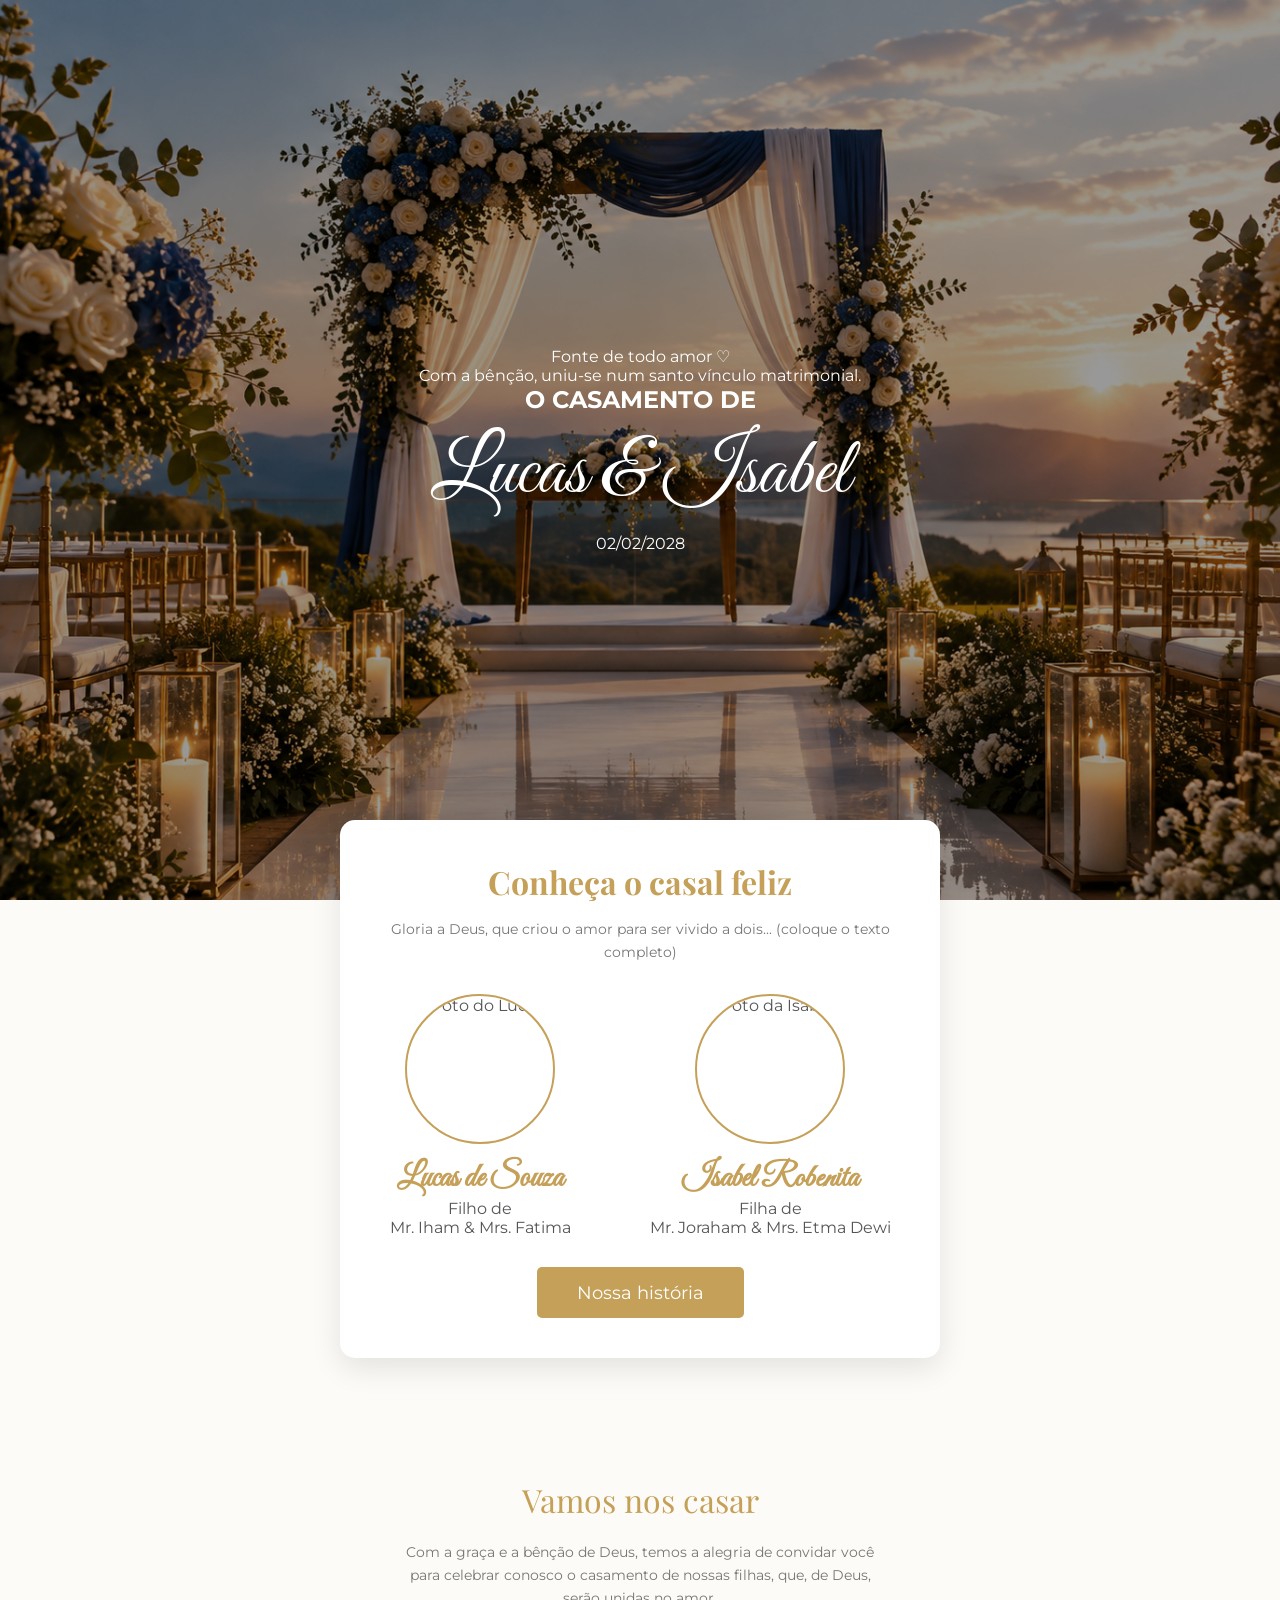
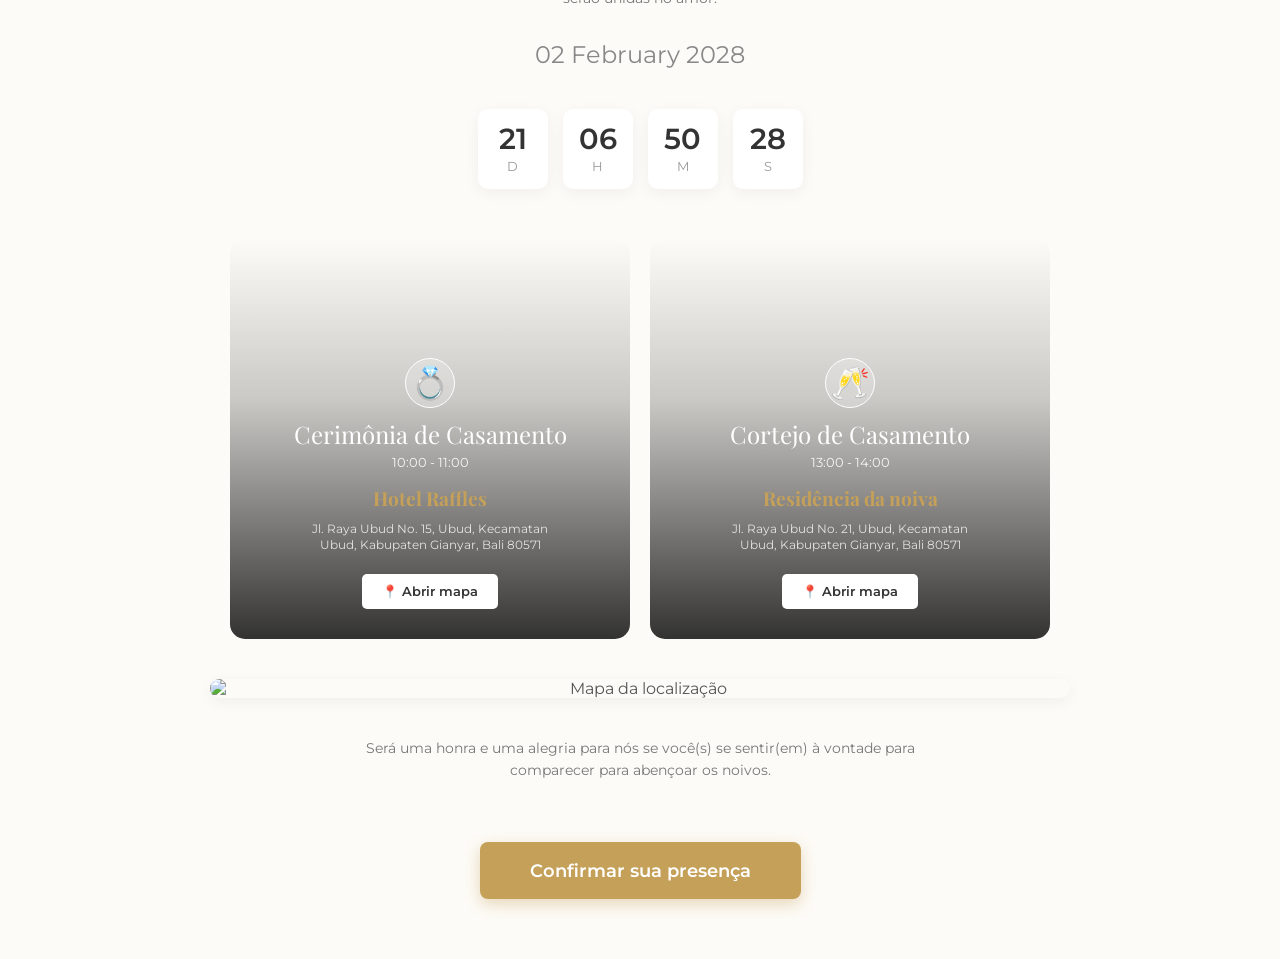
==== index.html @ d04db59f "adicionado a capa para o site no header" ====
<!DOCTYPE html>
<html lang="pt-BR">
<head>
    <meta charset="UTF-8">
    <meta name="viewport" content="width=device-width, initial-scale=1.0">
    <title>Casamento Lucas & Isabel</title>
    <link href="https://fonts.googleapis.com/css2?family=Montserrat:wght@300;400;600&family=Playfair+Display:ital,wght@0,400;0,700;1,400&family=Great+Vibes&display=swap" rel="stylesheet">
    <link rel="stylesheet" href="style.css">
</head>
<body>

    <header class="capa">
        <div class="filtro-escuro">
            <p class="texto-pequeno-capa">Fonte de todo amor ♡</p>
            <p class="texto-capa">Com a bênção, uniu-se num santo vínculo matrimonial.</p>
            
            <h2 class="titulo-pequeno-capa">O CASAMENTO DE</h2>
            <h1 class="nomes-capa">Lucas & Isabel</h1>
            
            <div class="data-capa">
                <span class="linha"></span>
                <p>02/02/2028</p>
                <span class="linha"></span>
            </div>
        </div>
    </header>

    <section class="secao-casal">
        <div class="cartao-casal">
            <h2>Conheça o casal feliz</h2>
            <p class="texto-versiculo">Gloria a Deus, que criou o amor para ser vivido a dois... (coloque o texto completo)</p>
            
            <div class="lista-perfis">
                <div class="perfil">
                    <div class="moldura-foto">
                        <img src="img/noivo.jpg" alt="Foto do Lucas">
                    </div>
                    <h3>Lucas de Souza</h3>
                    <p>Filho de<br>Mr. Iham & Mrs. Fatima</p>
                    <div class="redes-sociais">
                    </div>
                </div>

                <div class="perfil">
                    <div class="moldura-foto">
                        <img src="img/noiva.jpg" alt="Foto da Isabel">
                    </div>
                    <h3>Isabel Robenita</h3>
                    <p>Filha de<br>Mr. Joraham & Mrs. Etma Dewi</p>
                    <div class="redes-sociais">
                    </div>
                </div>
            </div>

            <button class="botao-historia">Nossa história</button>
        </div>
    </section>

    <section class="secao-detalhes">
        
        <div class="cabecalho-detalhes">
            <h2 class="titulo-dourado">Vamos nos casar</h2>
            <p class="texto-versiculo">
                Com a graça e a bênção de Deus, temos a alegria de convidar você para celebrar conosco o casamento de nossas filhas, que, de Deus, serão unidas no amor.
            </p>
            <p class="data-destaque">02 February 2028</p>
        </div>

        <div class="contagem-tempo">
            <div class="caixa-tempo">
                <span class="numero" id="dias">21</span>
                <span class="legenda">D</span>
            </div>
            <div class="caixa-tempo">
                <span class="numero" id="horas">06</span>
                <span class="legenda">H</span>
            </div>
            <div class="caixa-tempo">
                <span class="numero" id="minutos">50</span>
                <span class="legenda">M</span>
            </div>
            <div class="caixa-tempo">
                <span class="numero" id="segundos">28</span>
                <span class="legenda">S</span>
            </div>
        </div>

        <div class="lista-eventos">
            
            <div class="cartao-evento" style="background-image: url('img/fundo-cerimonia.jpg');">
                <div class="filtro-evento">
                    <div class="icone-evento">💍</div>
                    <h3>Cerimônia de Casamento</h3>
                    <p class="horario">10:00 - 11:00</p>
                    <h4>Hotel Raffles</h4>
                    <p class="endereco">
                        Jl. Raya Ubud No. 15, Ubud, Kecamatan Ubud, Kabupaten Gianyar, Bali 80571
                    </p>
                    <a href="#" class="botao-mapa">
                        📍 Abrir mapa
                    </a>
                </div>
            </div>

            <div class="cartao-evento" style="background-image: url('img/fundo-cortejo.jpg');">
                <div class="filtro-evento">
                    <div class="icone-evento">🥂</div>
                    <h3>Cortejo de Casamento</h3>
                    <p class="horario">13:00 - 14:00</p>
                    <h4>Residência da noiva</h4>
                    <p class="endereco">
                        Jl. Raya Ubud No. 21, Ubud, Kecamatan Ubud, Kabupaten Gianyar, Bali 80571
                    </p>
                    <a href="#" class="botao-mapa">
                        📍 Abrir mapa
                    </a>
                </div>
            </div>

        </div>

        <div class="container-mapa">
            <img src="img/mapa.jpg" alt="Mapa da localização" class="imagem-mapa">
        </div>

        <div class="rodape-detalhes">
            <p class="texto-final">
                Será uma honra e uma alegria para nós se você(s) se sentir(em) à vontade para comparecer para abençoar os noivos.
            </p>
            <button class="botao-confirmar">Confirmar sua presença</button>
        </div>

    </section>

    <script src="script.js"></script>
</body>
</html>
---- style.css ----
:root {
    --cor-dourada: #C5A059; 
    --cor-fundo-creme: #FDFBF7;
    --cor-texto: #555;
    --fonte-titulo: 'Playfair Display', serif;
    --fonte-texto: 'Montserrat', sans-serif;
    --fonte-manuscrita: 'Great Vibes', cursive;
}

* { margin: 0; padding: 0; box-sizing: border-box; }

body {
    background-color: var(--cor-fundo-creme);
    font-family: var(--fonte-texto);
    color: var(--cor-texto);
}

.capa {
    height: 100vh;
    background-image: url('img/casamento.png');
    background-size: cover;
    background-position: center;
    position: relative;
    display: flex;
    align-items: center;
    justify-content: center;
    text-align: center;
}

.filtro-escuro {
    background-color: rgba(0, 0, 0, 0.4); 
    width: 100%;
    height: 100%;
    display: flex;
    flex-direction: column;
    justify-content: center;
    align-items: center;
    color: #fff;
    padding: 20px;
}

.nomes-capa {
    font-family: var(--fonte-manuscrita);
    font-size: 5em; 
    font-weight: 400;
    margin: 10px 0;
}

.secao-casal {
    position: relative;
    padding: 0 20px 60px 20px;
}

.cartao-casal {
    background-color: white;
    max-width: 600px;
    margin: -80px auto 0 auto; 
    border-radius: 15px;
    padding: 40px 20px;
    box-shadow: 0 10px 30px rgba(0,0,0,0.1); 
    text-align: center;
    position: relative;
    z-index: 10; 
}

.cartao-casal h2 {
    font-family: var(--fonte-titulo);
    color: var(--cor-dourada);
    font-size: 2rem;
    margin-bottom: 15px;
}

.lista-perfis {
    display: flex;
    justify-content: space-around;
    margin-top: 30px;
    gap: 20px;
}

.moldura-foto {
    width: 150px;
    height: 150px;
    border: 2px solid var(--cor-dourada);
    border-radius: 50%; 
    overflow: hidden;
    margin: 0 auto 15px auto;
}

.moldura-foto img {
    width: 100%;
    height: 100%;
    object-fit: cover; 
}

.perfil h3 {
    font-family: var(--fonte-manuscrita);
    color: var(--cor-dourada);
    font-size: 2rem;
}

.botao-historia, .botao-confirmar {
    background-color: var(--cor-dourada);
    color: white;
    border: none;
    padding: 15px 40px;
    border-radius: 5px;
    font-family: var(--fonte-texto);
    font-size: 1.1rem;
    cursor: pointer;
    margin-top: 30px;
    transition: 0.3s;
}

.botao-historia:hover {
    background-color: #a38142; 
}

.secao-detalhes {
    padding: 60px 20px;
    background-color: var(--cor-fundo-creme);
    max-width: 900px; 
    margin: 0 auto;
    text-align: center;
}

.titulo-dourado {
    font-family: var(--fonte-titulo);
    color: var(--cor-dourada);
    font-size: 2rem;
    margin-bottom: 20px;
    font-weight: 400;
}

.texto-versiculo {
    font-size: 0.9rem;
    color: #777;
    max-width: 500px;
    margin: 0 auto 30px auto;
    line-height: 1.6;
}

.data-destaque {
    font-family: var(--fonte-texto);
    font-size: 1.5rem;
    color: #888;
    margin-bottom: 40px;
}

.contagem-tempo {
    display: flex;
    justify-content: center;
    gap: 15px;
    margin-bottom: 50px;
}

.caixa-tempo {
    background-color: white;
    border-radius: 10px;
    width: 70px;
    height: 80px;
    display: flex;
    flex-direction: column;
    justify-content: center;
    align-items: center;
    box-shadow: 0 4px 15px rgba(0,0,0,0.05); 
}

.caixa-tempo .numero {
    font-size: 1.8rem;
    font-weight: 600;
    color: #333;
    line-height: 1;
}

.caixa-tempo .legenda {
    font-size: 0.8rem;
    color: #999;
    margin-top: 5px;
}

.lista-eventos {
    display: flex;
    flex-direction: column; 
    gap: 20px;
    margin-bottom: 40px;
}

.cartao-evento {
    position: relative;
    border-radius: 15px;
    overflow: hidden;
    height: 400px; 
    background-size: cover;
    background-position: center;
    display: flex;
    align-items: flex-end; 
    text-align: center;
}

.filtro-evento {
    background: linear-gradient(to top, rgba(0,0,0,0.8) 0%, rgba(0,0,0,0.2) 60%, rgba(0,0,0,0) 100%);
    width: 100%;
    height: 100%;
    padding: 30px 20px;
    display: flex;
    flex-direction: column;
    justify-content: flex-end;
    align-items: center;
    color: white;
}

.icone-evento {
    font-size: 2rem;
    margin-bottom: 10px;
    background: rgba(255,255,255,0.2);
    width: 50px;
    height: 50px;
    border-radius: 50%;
    display: flex;
    align-items: center;
    justify-content: center;
    border: 1px solid white;
}

.cartao-evento h3 {
    font-family: var(--fonte-titulo);
    font-size: 1.5rem;
    margin-bottom: 5px;
    font-weight: 400;
}

.cartao-evento .horario {
    font-size: 0.8rem;
    margin-bottom: 15px;
    opacity: 0.9;
}

.cartao-evento h4 {
    font-family: var(--fonte-titulo);
    font-size: 1.2rem;
    color: var(--cor-dourada); 
    margin-bottom: 10px;
}

.cartao-evento .endereco {
    font-size: 0.75rem;
    line-height: 1.4;
    margin-bottom: 20px;
    opacity: 0.8;
    max-width: 250px;
}

.botao-mapa {
    background-color: white;
    color: #333;
    text-decoration: none;
    padding: 10px 20px;
    border-radius: 5px;
    font-size: 0.8rem;
    font-weight: 600;
    display: inline-flex;
    align-items: center;
    gap: 5px;
    transition: 0.3s;
}

.botao-mapa:hover {
    background-color: var(--cor-dourada);
    color: white;
}

.container-mapa {
    margin-bottom: 40px;
    border-radius: 15px;
    overflow: hidden;
    box-shadow: 0 4px 15px rgba(0,0,0,0.05);
}

.imagem-mapa {
    width: 100%;
    height: auto;
    display: block;
}

.texto-final {
    font-size: 0.85rem;
    color: #777;
    max-width: 600px;
    margin: 0 auto 30px auto;
    line-height: 1.6;
}

.botao-confirmar {
    background-color: var(--cor-dourada);
    color: white;
    border: none;
    padding: 18px 50px;
    border-radius: 8px;
    font-family: var(--fonte-texto);
    font-size: 1.1rem;
    font-weight: 600;
    cursor: pointer;
    transition: 0.3s;
    box-shadow: 0 5px 15px rgba(197, 160, 89, 0.4);
}

.botao-confirmar:hover {
    background-color: #a38142;
    transform: translateY(-2px); 
}

@media (min-width: 768px) {
    .lista-eventos {
        flex-direction: row;
        justify-content: center;
    }

    .cartao-evento {
        width: 50%;
        max-width: 400px;
    }
}
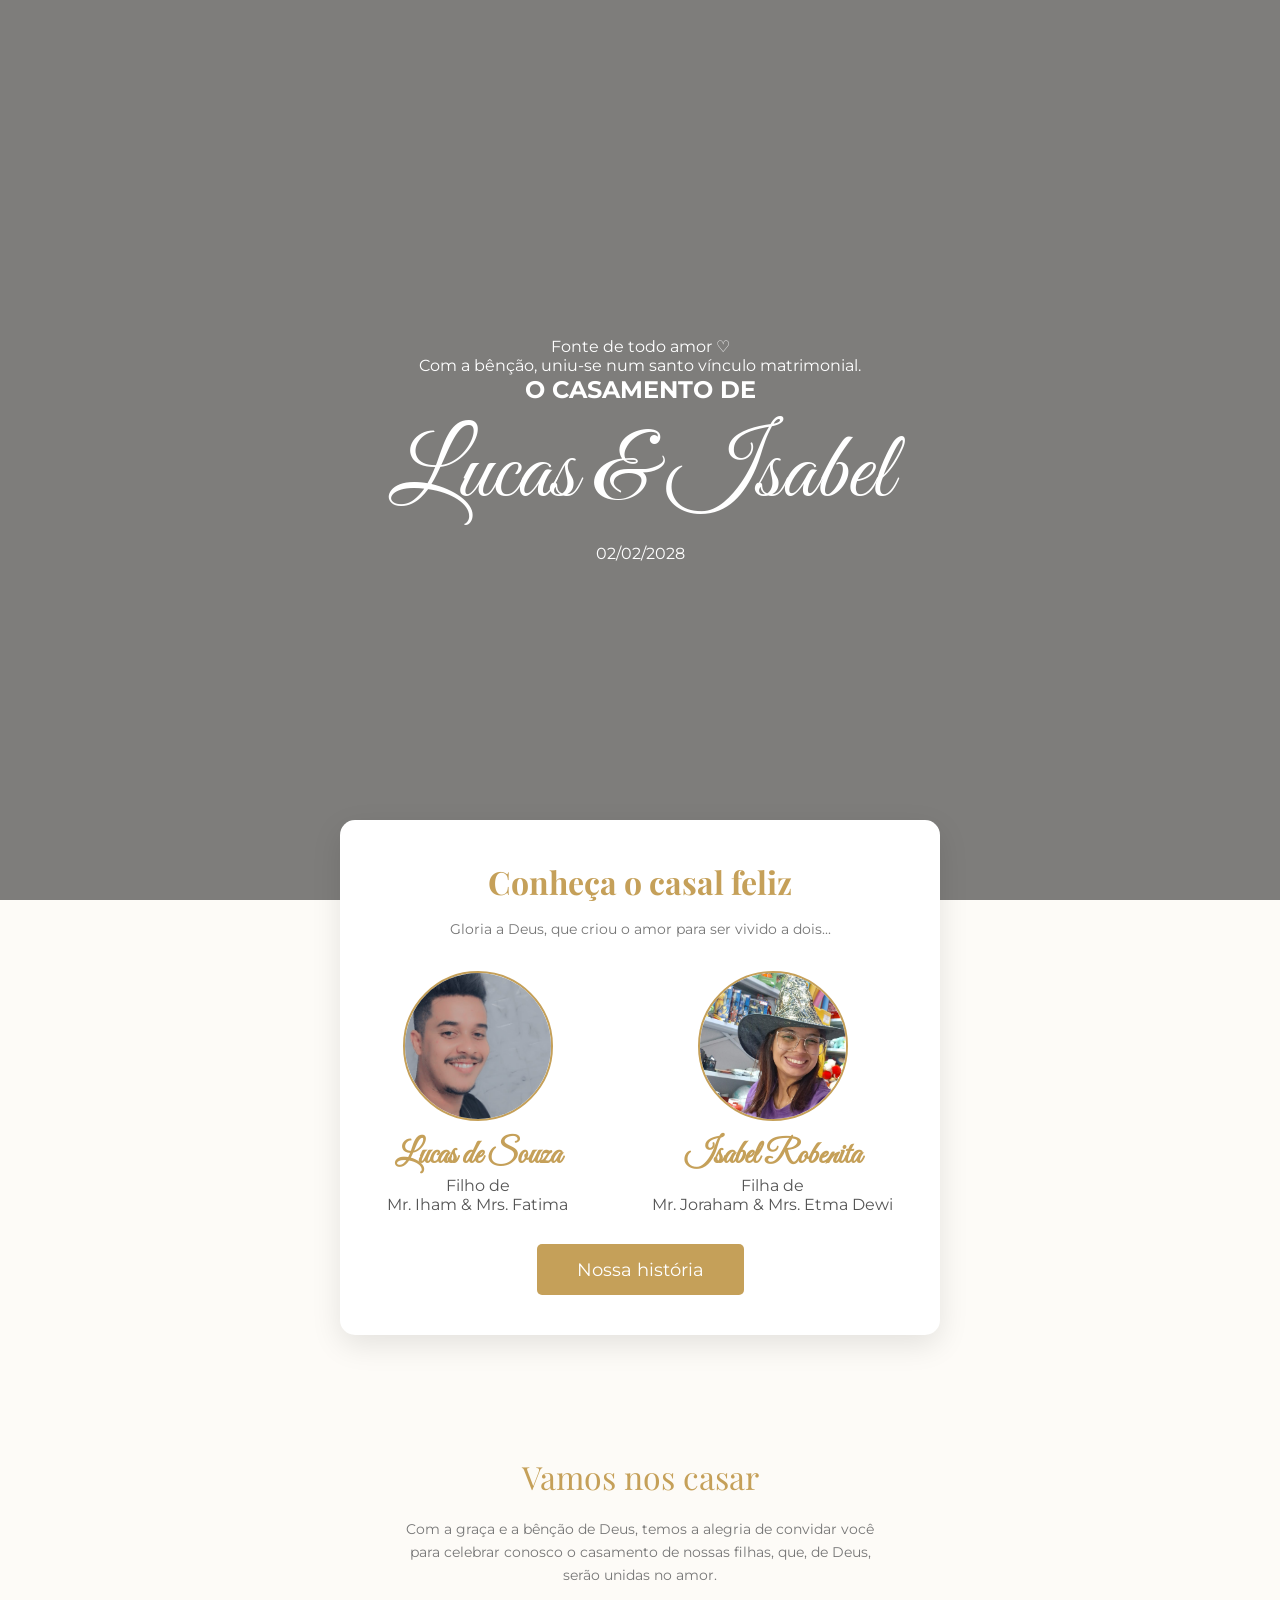
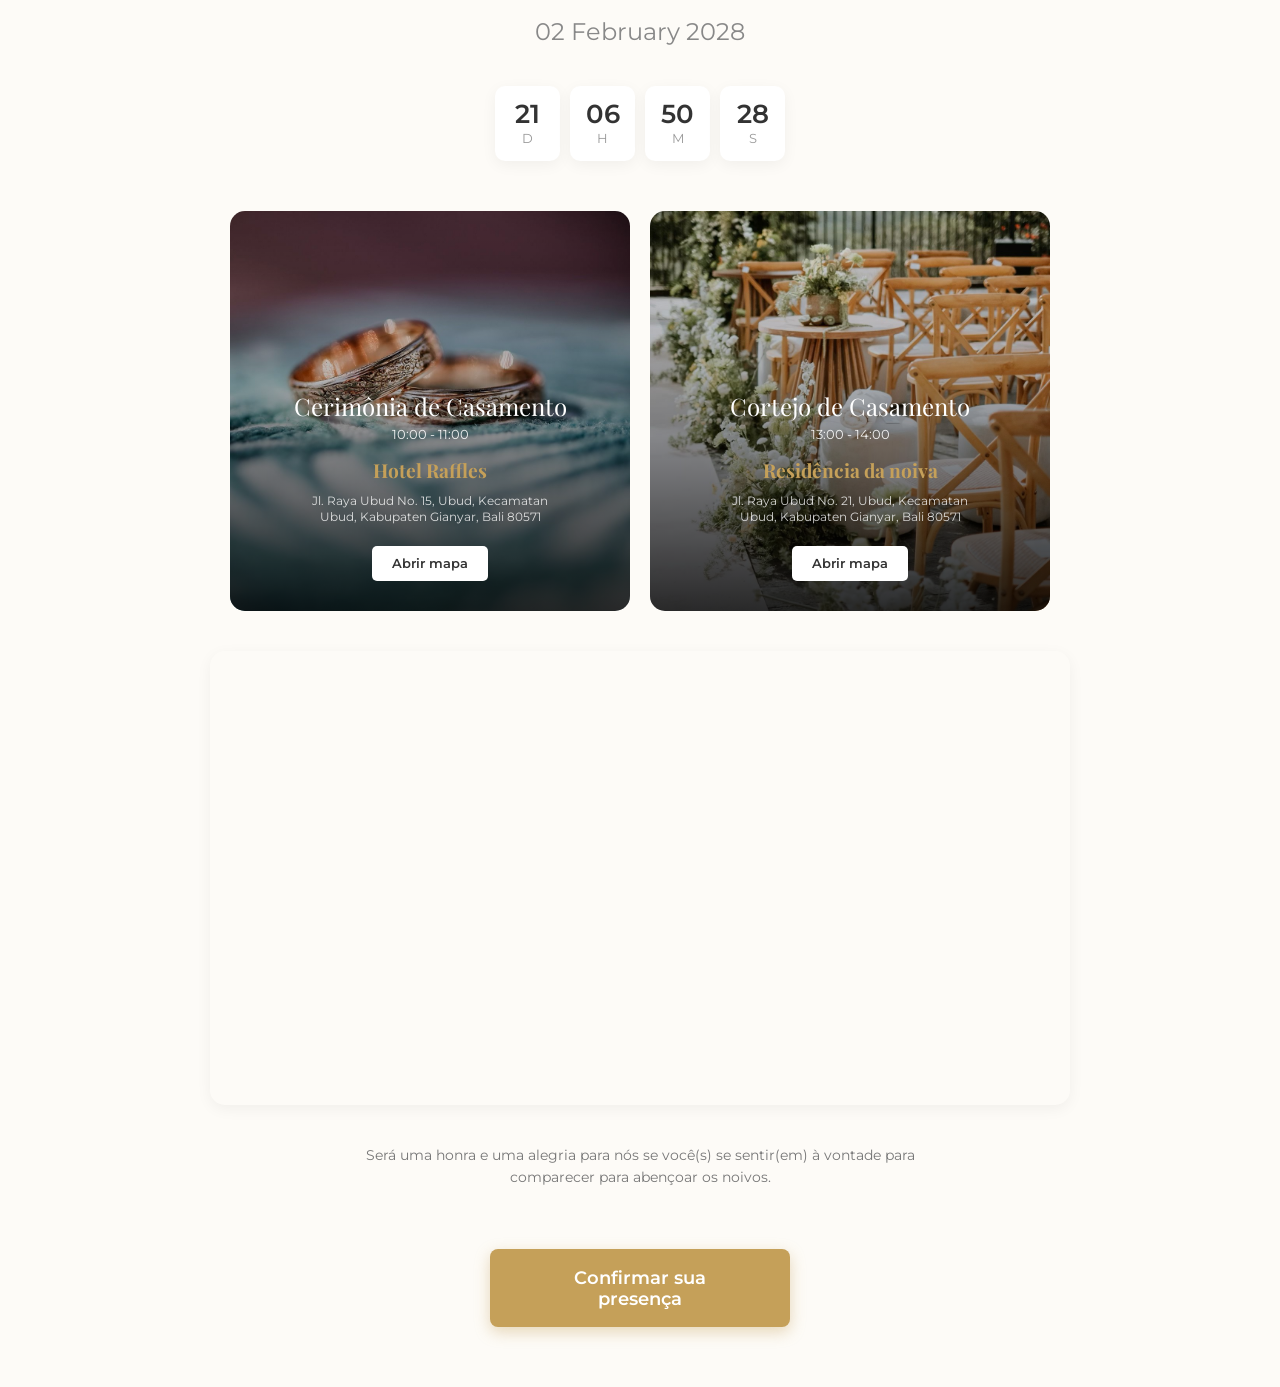
==== commit 1eb12b25: "finalizando a pagina da nossa historia" ====
--- a/index.html
+++ b/index.html
@@ -1,137 +1,152 @@
-<!DOCTYPE html>
+<!doctype html>
 <html lang="pt-BR">
-<head>
-    <meta charset="UTF-8">
-    <meta name="viewport" content="width=device-width, initial-scale=1.0">
+  <head>
+    <meta charset="UTF-8" />
+    <meta name="viewport" content="width=device-width, initial-scale=1.0" />
     <title>Casamento Lucas & Isabel</title>
-    <link href="https://fonts.googleapis.com/css2?family=Montserrat:wght@300;400;600&family=Playfair+Display:ital,wght@0,400;0,700;1,400&family=Great+Vibes&display=swap" rel="stylesheet">
-    <link rel="stylesheet" href="style.css">
-</head>
-<body>
+    <link
+      href="https://fonts.googleapis.com/css2?family=Montserrat:wght@300;400;600&family=Playfair+Display:ital,wght@0,400;0,700;1,400&family=Great+Vibes&display=swap"
+      rel="stylesheet"
+    />
+    <link rel="stylesheet" href="css/style.css" />
+    <link rel="stylesheet" href="css/variaveis.css">
+  </head>
+  <body>
+    <header class="capa">
+      <div class="filtro-escuro">
+        <p class="texto-pequeno-capa">Fonte de todo amor ♡</p>
+        <p class="texto-capa">
+          Com a bênção, uniu-se num santo vínculo matrimonial.
+        </p>
 
-    <header class="capa">
-        <div class="filtro-escuro">
-            <p class="texto-pequeno-capa">Fonte de todo amor ♡</p>
-            <p class="texto-capa">Com a bênção, uniu-se num santo vínculo matrimonial.</p>
-            
-            <h2 class="titulo-pequeno-capa">O CASAMENTO DE</h2>
-            <h1 class="nomes-capa">Lucas & Isabel</h1>
-            
-            <div class="data-capa">
-                <span class="linha"></span>
-                <p>02/02/2028</p>
-                <span class="linha"></span>
-            </div>
+        <h2 class="titulo-pequeno-capa">O CASAMENTO DE</h2>
+        <h1 class="nomes-capa">Lucas & Isabel</h1>
+
+        <div class="data-capa">
+          <span class="linha"></span>
+          <p>02/02/2028</p>
+          <span class="linha"></span>
         </div>
+      </div>
     </header>
 
     <section class="secao-casal">
-        <div class="cartao-casal">
-            <h2>Conheça o casal feliz</h2>
-            <p class="texto-versiculo">Gloria a Deus, que criou o amor para ser vivido a dois... (coloque o texto completo)</p>
-            
-            <div class="lista-perfis">
-                <div class="perfil">
-                    <div class="moldura-foto">
-                        <img src="img/noivo.jpg" alt="Foto do Lucas">
-                    </div>
-                    <h3>Lucas de Souza</h3>
-                    <p>Filho de<br>Mr. Iham & Mrs. Fatima</p>
-                    <div class="redes-sociais">
-                    </div>
-                </div>
+      <div class="cartao-casal">
+        <h2>Conheça o casal feliz</h2>
+        <p class="texto-versiculo">
+          Gloria a Deus, que criou o amor para ser vivido a dois...
+        </p>
 
-                <div class="perfil">
-                    <div class="moldura-foto">
-                        <img src="img/noiva.jpg" alt="Foto da Isabel">
-                    </div>
-                    <h3>Isabel Robenita</h3>
-                    <p>Filha de<br>Mr. Joraham & Mrs. Etma Dewi</p>
-                    <div class="redes-sociais">
-                    </div>
-                </div>
+        <div class="lista-perfis">
+          <div class="perfil">
+            <div class="moldura-foto">
+              <img src="img/home/euuu.jpeg" alt="Foto do Lucas" />
             </div>
+            <h3>Lucas de Souza</h3>
+            <p>Filho de<br />Mr. Iham & Mrs. Fatima</p>
+            <div class="redes-sociais"></div>
+          </div>
 
-            <button class="botao-historia">Nossa história</button>
+          <div class="perfil">
+            <div class="moldura-foto">
+              <img src="img/home/mo.jpeg" alt="Foto da Isabel" />
+            </div>
+            <h3>Isabel Robenita</h3>
+            <p>Filha de<br />Mr. Joraham & Mrs. Etma Dewi</p>
+            <div class="redes-sociais"></div>
+          </div>
         </div>
+        <a href="nossa_historia.html" target="_blank" >
+          <button class="botao-historia">Nossa história</button>
+        </a>
+      </div>
     </section>
 
     <section class="secao-detalhes">
-        
-        <div class="cabecalho-detalhes">
-            <h2 class="titulo-dourado">Vamos nos casar</h2>
-            <p class="texto-versiculo">
-                Com a graça e a bênção de Deus, temos a alegria de convidar você para celebrar conosco o casamento de nossas filhas, que, de Deus, serão unidas no amor.
+      <div class="cabecalho-detalhes">
+        <h2 class="titulo-dourado">Vamos nos casar</h2>
+        <p class="texto-versiculo">
+          Com a graça e a bênção de Deus, temos a alegria de convidar você para
+          celebrar conosco o casamento de nossas filhas, que, de Deus, serão
+          unidas no amor.
+        </p>
+        <p class="data-destaque">02 February 2028</p>
+      </div>
+
+      <div class="contagem-tempo">
+        <div class="caixa-tempo">
+          <span class="numero" id="dias">21</span>
+          <span class="legenda">D</span>
+        </div>
+        <div class="caixa-tempo">
+          <span class="numero" id="horas">06</span>
+          <span class="legenda">H</span>
+        </div>
+        <div class="caixa-tempo">
+          <span class="numero" id="minutos">50</span>
+          <span class="legenda">M</span>
+        </div>
+        <div class="caixa-tempo">
+          <span class="numero" id="segundos">28</span>
+          <span class="legenda">S</span>
+        </div>
+      </div>
+
+      <div class="lista-eventos">
+        <div
+          class="cartao-evento"
+          style="background-image: url(&quot;img/home/card01.jpg&quot;)"
+        >
+          <div class="filtro-evento">
+            <h3>Cerimônia de Casamento</h3>
+            <p class="horario">10:00 - 11:00</p>
+            <h4>Hotel Raffles</h4>
+            <p class="endereco">
+              Jl. Raya Ubud No. 15, Ubud, Kecamatan Ubud, Kabupaten Gianyar,
+              Bali 80571
             </p>
-            <p class="data-destaque">02 February 2028</p>
+            <a href="#" class="botao-mapa"> Abrir mapa </a>
+          </div>
         </div>
 
-        <div class="contagem-tempo">
-            <div class="caixa-tempo">
-                <span class="numero" id="dias">21</span>
-                <span class="legenda">D</span>
-            </div>
-            <div class="caixa-tempo">
-                <span class="numero" id="horas">06</span>
-                <span class="legenda">H</span>
-            </div>
-            <div class="caixa-tempo">
-                <span class="numero" id="minutos">50</span>
-                <span class="legenda">M</span>
-            </div>
-            <div class="caixa-tempo">
-                <span class="numero" id="segundos">28</span>
-                <span class="legenda">S</span>
-            </div>
+        <div
+          class="cartao-evento"
+          style="background-image: url(&quot;img/home/card02.jpg&quot;)"
+        >
+          <div class="filtro-evento">
+            <h3>Cortejo de Casamento</h3>
+            <p class="horario">13:00 - 14:00</p>
+            <h4>Residência da noiva</h4>
+            <p class="endereco">
+              Jl. Raya Ubud No. 21, Ubud, Kecamatan Ubud, Kabupaten Gianyar,
+              Bali 80571
+            </p>
+            <a href="#" class="botao-mapa"> Abrir mapa </a>
+          </div>
         </div>
+      </div>
 
-        <div class="lista-eventos">
-            
-            <div class="cartao-evento" style="background-image: url('img/fundo-cerimonia.jpg');">
-                <div class="filtro-evento">
-                    <div class="icone-evento">💍</div>
-                    <h3>Cerimônia de Casamento</h3>
-                    <p class="horario">10:00 - 11:00</p>
-                    <h4>Hotel Raffles</h4>
-                    <p class="endereco">
-                        Jl. Raya Ubud No. 15, Ubud, Kecamatan Ubud, Kabupaten Gianyar, Bali 80571
-                    </p>
-                    <a href="#" class="botao-mapa">
-                        📍 Abrir mapa
-                    </a>
-                </div>
-            </div>
+      <div class="container-mapa">
+        <iframe
+          src="https://www.google.com/maps/embed?pb=!1m18!1m12!1m3!1d29486.159226945143!2d-48.65153789520266!3d-22.51281464636295!2m3!1f0!2f0!3f0!3m2!1i1024!2i768!4f13.1!3m3!1m2!1s0x94c74fddc6d4182b%3A0xa40ed28c46d3ee0f!2sMirante%20Santa%20Edwiges!5e0!3m2!1spt-BR!2sbr!4v1789909174149!5m2!1spt-BR!2sbr"
+          width="600"
+          height="450"
+          style="border: 0"
+          allowfullscreen=""
+          loading="lazy"
+          referrerpolicy="strict-origin-when-cross-origin"
+        ></iframe>
+      </div>
 
-            <div class="cartao-evento" style="background-image: url('img/fundo-cortejo.jpg');">
-                <div class="filtro-evento">
-                    <div class="icone-evento">🥂</div>
-                    <h3>Cortejo de Casamento</h3>
-                    <p class="horario">13:00 - 14:00</p>
-                    <h4>Residência da noiva</h4>
-                    <p class="endereco">
-                        Jl. Raya Ubud No. 21, Ubud, Kecamatan Ubud, Kabupaten Gianyar, Bali 80571
-                    </p>
-                    <a href="#" class="botao-mapa">
-                        📍 Abrir mapa
-                    </a>
-                </div>
-            </div>
-
-        </div>
-
-        <div class="container-mapa">
-            <img src="img/mapa.jpg" alt="Mapa da localização" class="imagem-mapa">
-        </div>
-
-        <div class="rodape-detalhes">
-            <p class="texto-final">
-                Será uma honra e uma alegria para nós se você(s) se sentir(em) à vontade para comparecer para abençoar os noivos.
-            </p>
-            <button class="botao-confirmar">Confirmar sua presença</button>
-        </div>
-
+      <div class="rodape-detalhes">
+        <p class="texto-final">
+          Será uma honra e uma alegria para nós se você(s) se sentir(em) à
+          vontade para comparecer para abençoar os noivos.
+        </p>
+        <button class="botao-confirmar">Confirmar sua presença</button>
+      </div>
     </section>
 
     <script src="script.js"></script>
-</body>
-</html>+  </body>
+</html>
--- a/css/style.css
+++ b/css/style.css
@@ -0,0 +1,338 @@
+:root {
+    --cor-dourada: #C9A227; 
+    --cor-fundo-creme: #F8F5ED;
+    --cor-texto: #0B1F3A;
+    --fonte-titulo: 'Playfair Display', serif;
+    --fonte-texto: 'Montserrat', sans-serif;
+    --fonte-manuscrita: 'Great Vibes', cursive;
+}
+
+* { margin: 0; padding: 0; box-sizing: border-box; }
+
+body {
+    background-color: var(--cor-fundo-creme);
+    font-family: var(--fonte-texto);
+    color: var(--cor-texto);
+    overflow-x: hidden; 
+}
+
+.capa {
+    height: 100vh;
+    background-image: url('img/home/casamento.png'); 
+    background-size: cover;
+    background-position: center;
+    position: relative;
+    display: flex;
+    align-items: center;
+    justify-content: center;
+    text-align: center;
+}
+
+.filtro-escuro {
+    background-color: rgba(0, 0, 0, 0.5); 
+    width: 100%;
+    height: 100%;
+    display: flex;
+    flex-direction: column;
+    justify-content: center;
+    align-items: center;
+    color: #fff;
+    padding: 20px;
+}
+
+.nomes-capa {
+    font-family: var(--fonte-manuscrita);
+    font-size: clamp(3rem, 10vw, 6rem); 
+    font-weight: 400;
+    margin: 10px 0;
+}
+
+.secao-casal {
+    position: relative;
+    padding: 0 20px 60px 20px;
+}
+
+.cartao-casal {
+    background-color: white;
+    max-width: 600px;
+    margin: -80px auto 0 auto; 
+    border-radius: 15px;
+    padding: 40px 20px;
+    box-shadow: 0 10px 30px rgba(0,0,0,0.1); 
+    text-align: center;
+    position: relative;
+    z-index: 10; 
+}
+
+.cartao-casal h2 {
+    font-family: var(--fonte-titulo);
+    color: var(--cor-dourada);
+    font-size: 2rem;
+    margin-bottom: 15px;
+}
+
+.lista-perfis {
+    display: flex;
+    flex-direction: column; 
+    align-items: center;
+    margin-top: 30px;
+    gap: 30px;
+}
+
+.moldura-foto {
+    width: 150px;
+    height: 150px;
+    border: 2px solid var(--cor-dourada);
+    border-radius: 50%; 
+    overflow: hidden;
+    margin: 0 auto 15px auto;
+}
+
+.moldura-foto img {
+    width: 100%;
+    height: 100%;
+    object-fit: cover; 
+}
+
+.perfil h3 {
+    font-family: var(--fonte-manuscrita);
+    color: var(--cor-dourada);
+    font-size: 2rem;
+}
+
+.botao-historia, .botao-confirmar {
+    background-color: var(--cor-dourada);
+    color: white;
+    border: none;
+    padding: 15px 40px;
+    border-radius: 5px;
+    font-family: var(--fonte-texto);
+    font-size: 1.1rem;
+    cursor: pointer;
+    margin-top: 30px;
+    transition: 0.3s;
+}
+
+.botao-historia:hover, .botao-confirmar:hover {
+    background-color: #a38142; 
+}
+
+.secao-detalhes {
+    padding: 60px 20px;
+    background-color: var(--cor-fundo-creme);
+    max-width: 900px; 
+    margin: 0 auto;
+    text-align: center;
+}
+
+.titulo-dourado {
+    font-family: var(--fonte-titulo);
+    color: var(--cor-dourada);
+    font-size: 2rem;
+    margin-bottom: 20px;
+    font-weight: 400;
+}
+
+.texto-versiculo {
+    font-size: 0.9rem;
+    color: #777;
+    max-width: 500px;
+    margin: 0 auto 30px auto;
+    line-height: 1.6;
+}
+
+.data-destaque {
+    font-family: var(--fonte-texto);
+    font-size: 1.5rem;
+    color: #888;
+    margin-bottom: 40px;
+}
+
+.contagem-tempo {
+    display: flex;
+    justify-content: center;
+    gap: 10px; 
+    margin-bottom: 50px;
+}
+
+.caixa-tempo {
+    background-color: white;
+    border-radius: 10px;
+    width: 65px; 
+    height: 75px;
+    display: flex;
+    flex-direction: column;
+    justify-content: center;
+    align-items: center;
+    box-shadow: 0 4px 15px rgba(0,0,0,0.05); 
+}
+
+.caixa-tempo .numero {
+    font-size: 1.6rem;
+    font-weight: 600;
+    color: #333;
+    line-height: 1;
+}
+
+.caixa-tempo .legenda {
+    font-size: 0.8rem;
+    color: #999;
+    margin-top: 5px;
+}
+
+.lista-eventos {
+    display: flex;
+    flex-direction: column; 
+    gap: 20px;
+    margin-bottom: 40px;
+}
+
+.cartao-evento {
+    position: relative;
+    border-radius: 15px;
+    overflow: hidden;
+    height: 400px; 
+    background-size: cover;
+    background-position: center;
+    display: flex;
+    align-items: flex-end; 
+    text-align: center;
+}
+
+.filtro-evento {
+    background: linear-gradient(to top, rgba(0,0,0,0.8) 0%, rgba(0,0,0,0.2) 60%, rgba(0,0,0,0) 100%);
+    width: 100%;
+    height: 100%;
+    padding: 30px 20px;
+    display: flex;
+    flex-direction: column;
+    justify-content: flex-end;
+    align-items: center;
+    color: white;
+}
+
+.icone-evento {
+    font-size: 2rem;
+    margin-bottom: 10px;
+    background: rgba(255,255,255,0.2);
+    width: 50px;
+    height: 50px;
+    border-radius: 50%;
+    display: flex;
+    align-items: center;
+    justify-content: center;
+    border: 1px solid white;
+}
+
+.cartao-evento h3 {
+    font-family: var(--fonte-titulo);
+    font-size: 1.5rem;
+    margin-bottom: 5px;
+    font-weight: 400;
+}
+
+.cartao-evento .horario {
+    font-size: 0.8rem;
+    margin-bottom: 15px;
+    opacity: 0.9;
+}
+
+.cartao-evento h4 {
+    font-family: var(--fonte-titulo);
+    font-size: 1.2rem;
+    color: var(--cor-dourada); 
+    margin-bottom: 10px;
+}
+
+.cartao-evento .endereco {
+    font-size: 0.75rem;
+    line-height: 1.4;
+    margin-bottom: 20px;
+    opacity: 0.8;
+    max-width: 250px;
+}
+
+.botao-mapa {
+    background-color: white;
+    color: #333;
+    text-decoration: none;
+    padding: 10px 20px;
+    border-radius: 5px;
+    font-size: 0.8rem;
+    font-weight: 600;
+    display: inline-flex;
+    align-items: center;
+    gap: 5px;
+    transition: 0.3s;
+}
+
+.botao-mapa:hover {
+    background-color: var(--cor-dourada);
+    color: white;
+}
+
+.container-mapa {
+    margin-bottom: 40px;
+    border-radius: 15px;
+    overflow: hidden;
+    box-shadow: 0 4px 15px rgba(0,0,0,0.05);
+}
+
+.imagem-mapa {
+    width: 100%;
+    height: auto;
+    display: block;
+}
+
+.texto-final {
+    font-size: 0.85rem;
+    color: #777;
+    max-width: 600px;
+    margin: 0 auto 30px auto;
+    line-height: 1.6;
+}
+
+.botao-confirmar {
+    background-color: var(--cor-dourada);
+    color: white;
+    border: none;
+    padding: 18px 50px;
+    border-radius: 8px;
+    font-family: var(--fonte-texto);
+    font-size: 1.1rem;
+    font-weight: 600;
+    cursor: pointer;
+    transition: 0.3s;
+    box-shadow: 0 5px 15px rgba(197, 160, 89, 0.4);
+    width: 100%; 
+    max-width: 300px;
+}
+
+.botao-confirmar:hover {
+    background-color: #a38142;
+    transform: translateY(-2px); 
+}
+
+@media (min-width: 768px) {
+    
+    
+    .lista-perfis {
+        flex-direction: row;
+        justify-content: space-around;
+    }
+
+    
+    .lista-eventos {
+        flex-direction: row;
+        justify-content: center;
+    }
+
+    .cartao-evento {
+        width: 50%;
+        max-width: 400px;
+    }
+
+    .botao-confirmar {
+        width: auto;
+    }
+}
--- a/css/variaveis.css
+++ b/css/variaveis.css
@@ -0,0 +1,16 @@
+:root {
+    --cor-dourada: #C5A059; 
+    --cor-fundo-creme: #FDFBF7;
+    --cor-texto: #555;
+    --fonte-titulo: 'Playfair Display', serif;
+    --fonte-texto: 'Montserrat', sans-serif;
+    --fonte-manuscrita: 'Great Vibes', cursive;
+}
+
+* { margin: 0; padding: 0; box-sizing: border-box; }
+
+body {
+    background-color: var(--cor-fundo-creme);
+    font-family: var(--fonte-texto);
+    color: var(--cor-texto);
+}
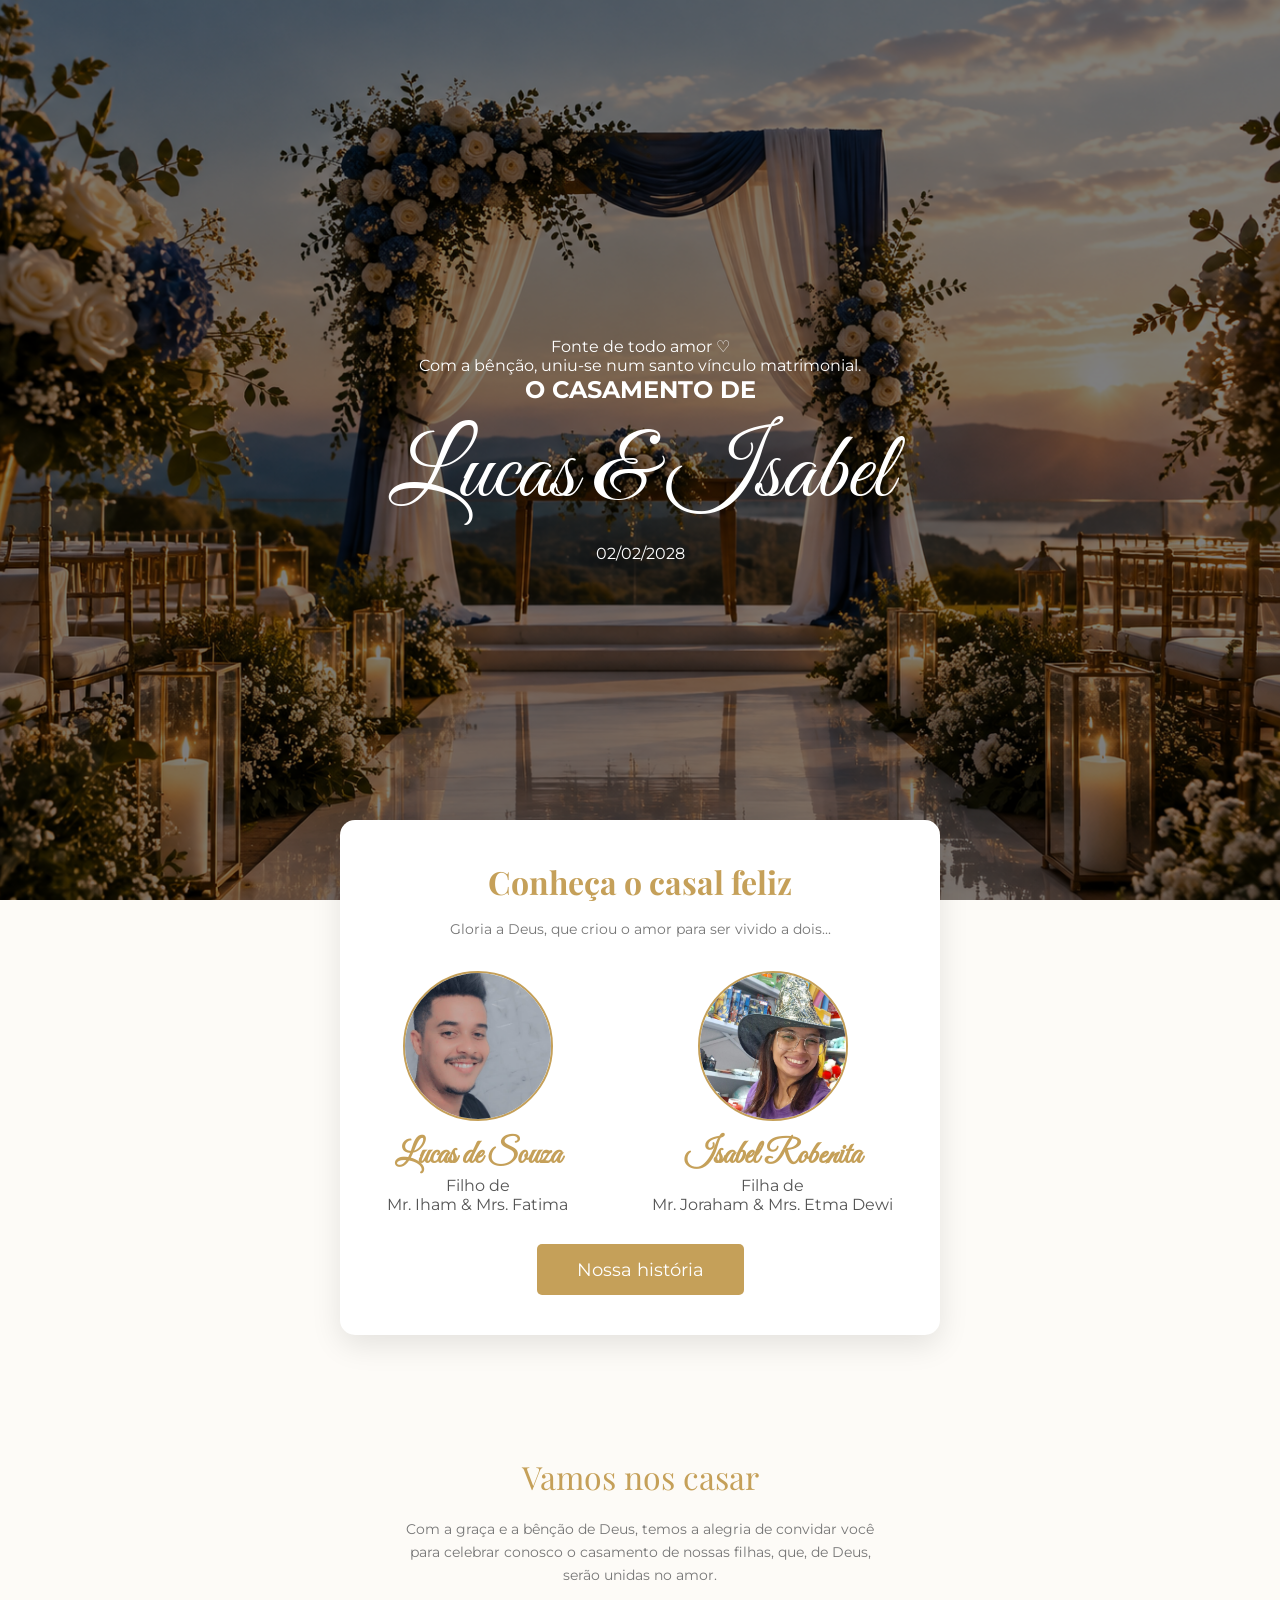
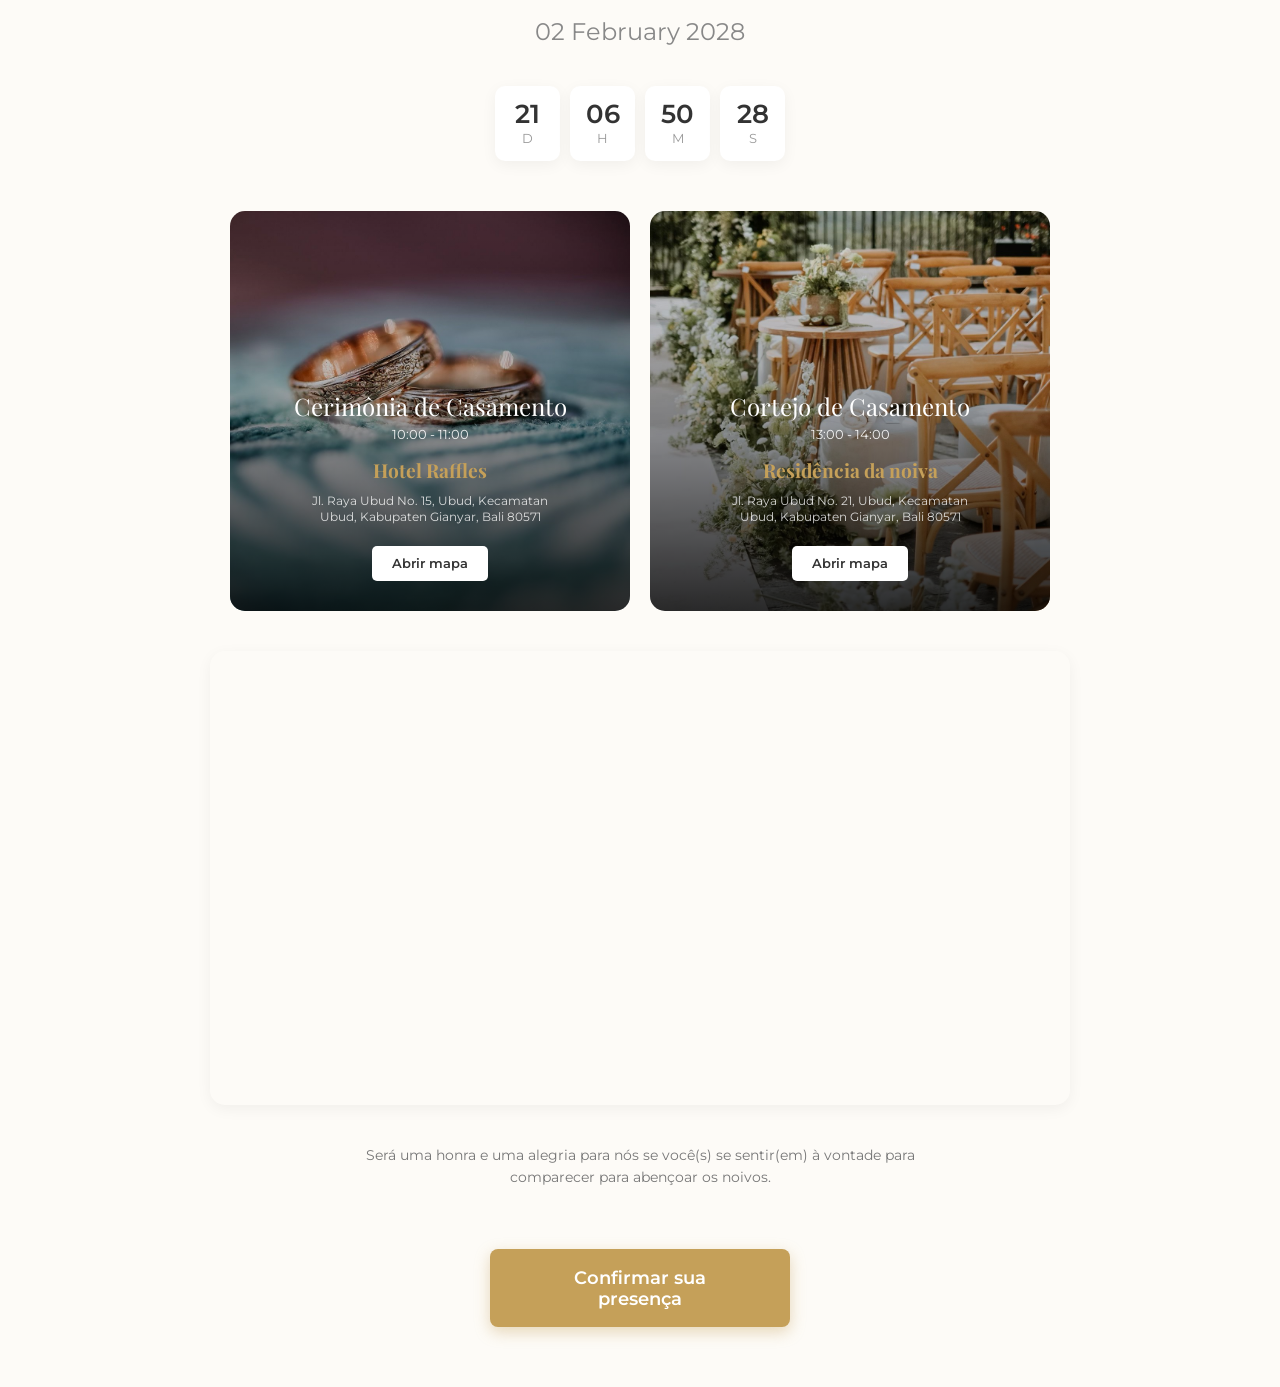
==== commit ea2091be: "criando as paginas de confimarçao de presença e a dicas de presente" ====
--- a/index.html
+++ b/index.html
@@ -56,7 +56,7 @@
             <div class="redes-sociais"></div>
           </div>
         </div>
-        <a href="nossa_historia.html" target="_blank" >
+        <a href="nossa_historia.html">
           <button class="botao-historia">Nossa história</button>
         </a>
       </div>
@@ -143,7 +143,9 @@
           Será uma honra e uma alegria para nós se você(s) se sentir(em) à
           vontade para comparecer para abençoar os noivos.
         </p>
-        <button class="botao-confirmar">Confirmar sua presença</button>
+        <a href="confirmar-presenca.html">
+          <button class="botao-confirmar">Confirmar sua presença</button>
+        </a>
       </div>
     </section>
 
--- a/css/style.css
+++ b/css/style.css
@@ -18,7 +18,7 @@
 
 .capa {
     height: 100vh;
-    background-image: url('img/home/casamento.png'); 
+    background-image: url('../img/home/casamento.png'); 
     background-size: cover;
     background-position: center;
     position: relative;
--- a/css/variaveis.css
+++ b/css/variaveis.css
@@ -13,4 +13,9 @@
     background-color: var(--cor-fundo-creme);
     font-family: var(--fonte-texto);
     color: var(--cor-texto);
+}
+
+a {
+    text-decoration: none;
+    color: inherit;
 }
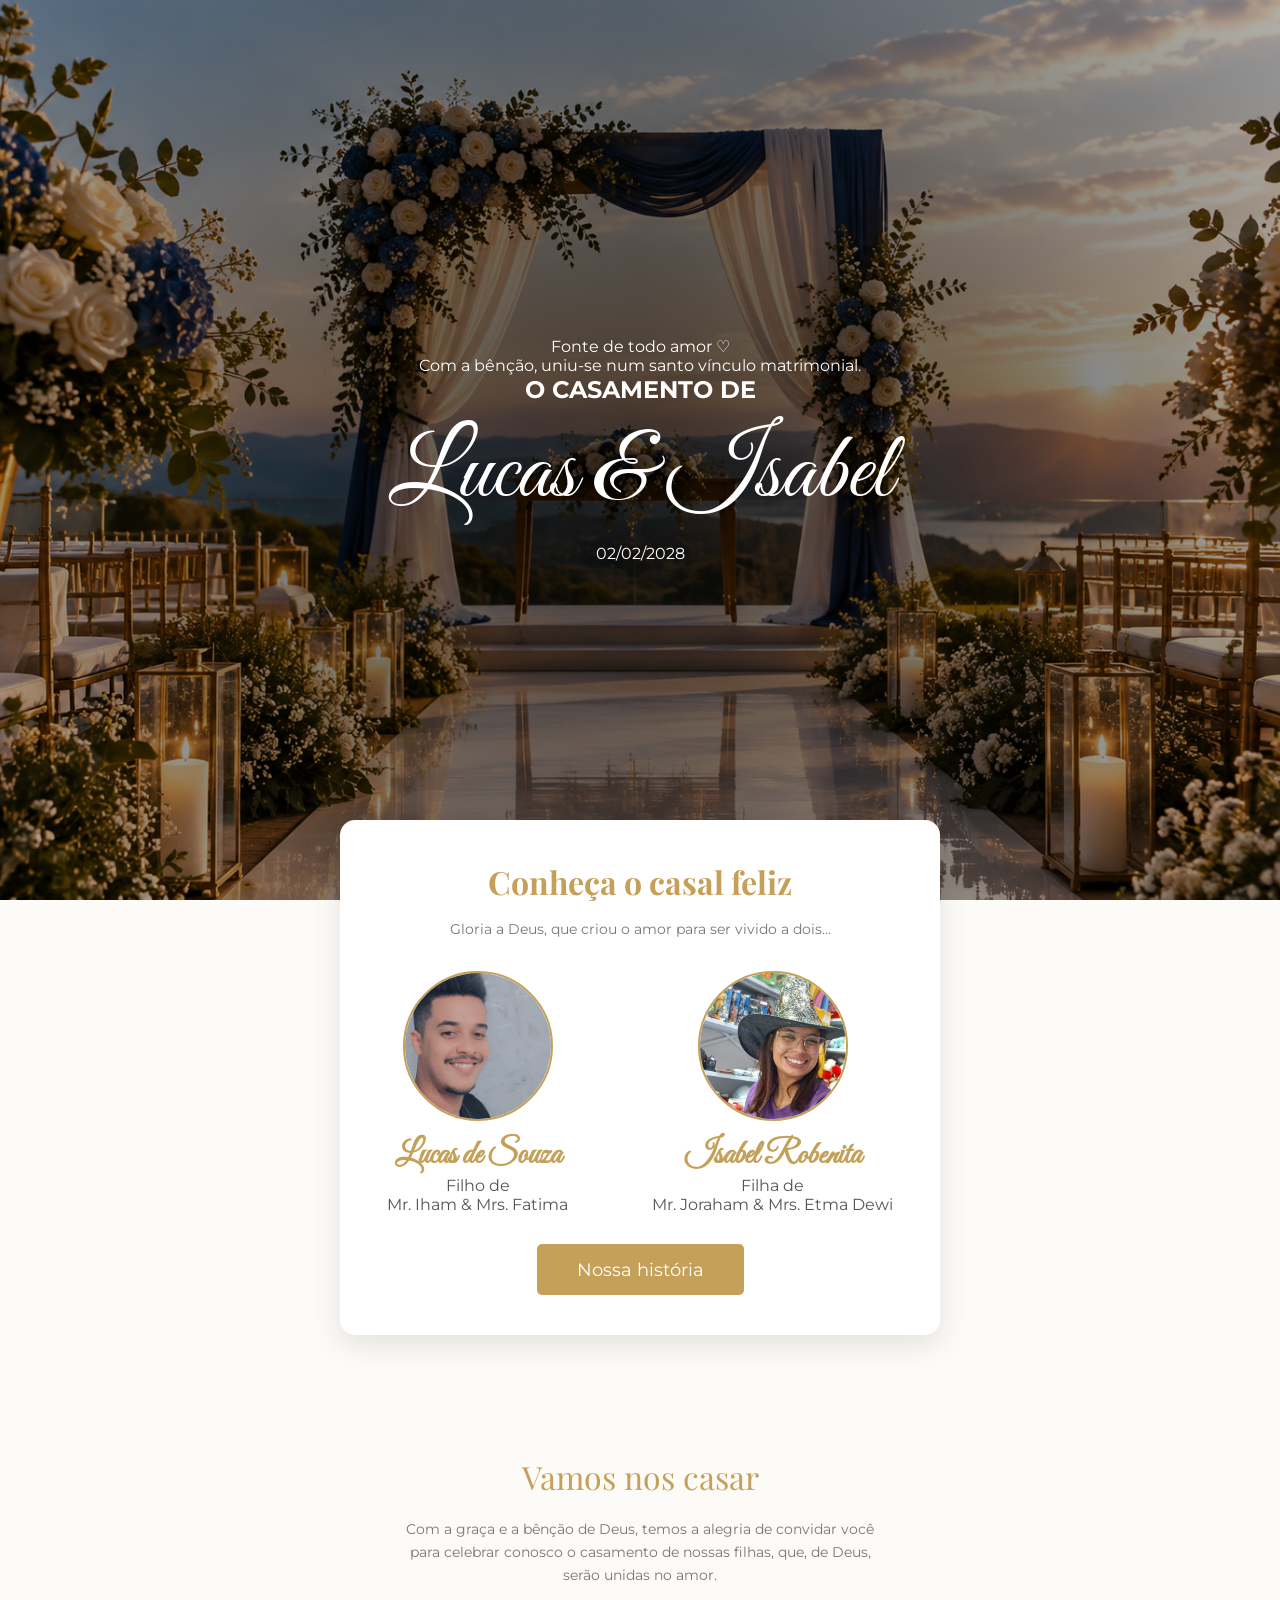
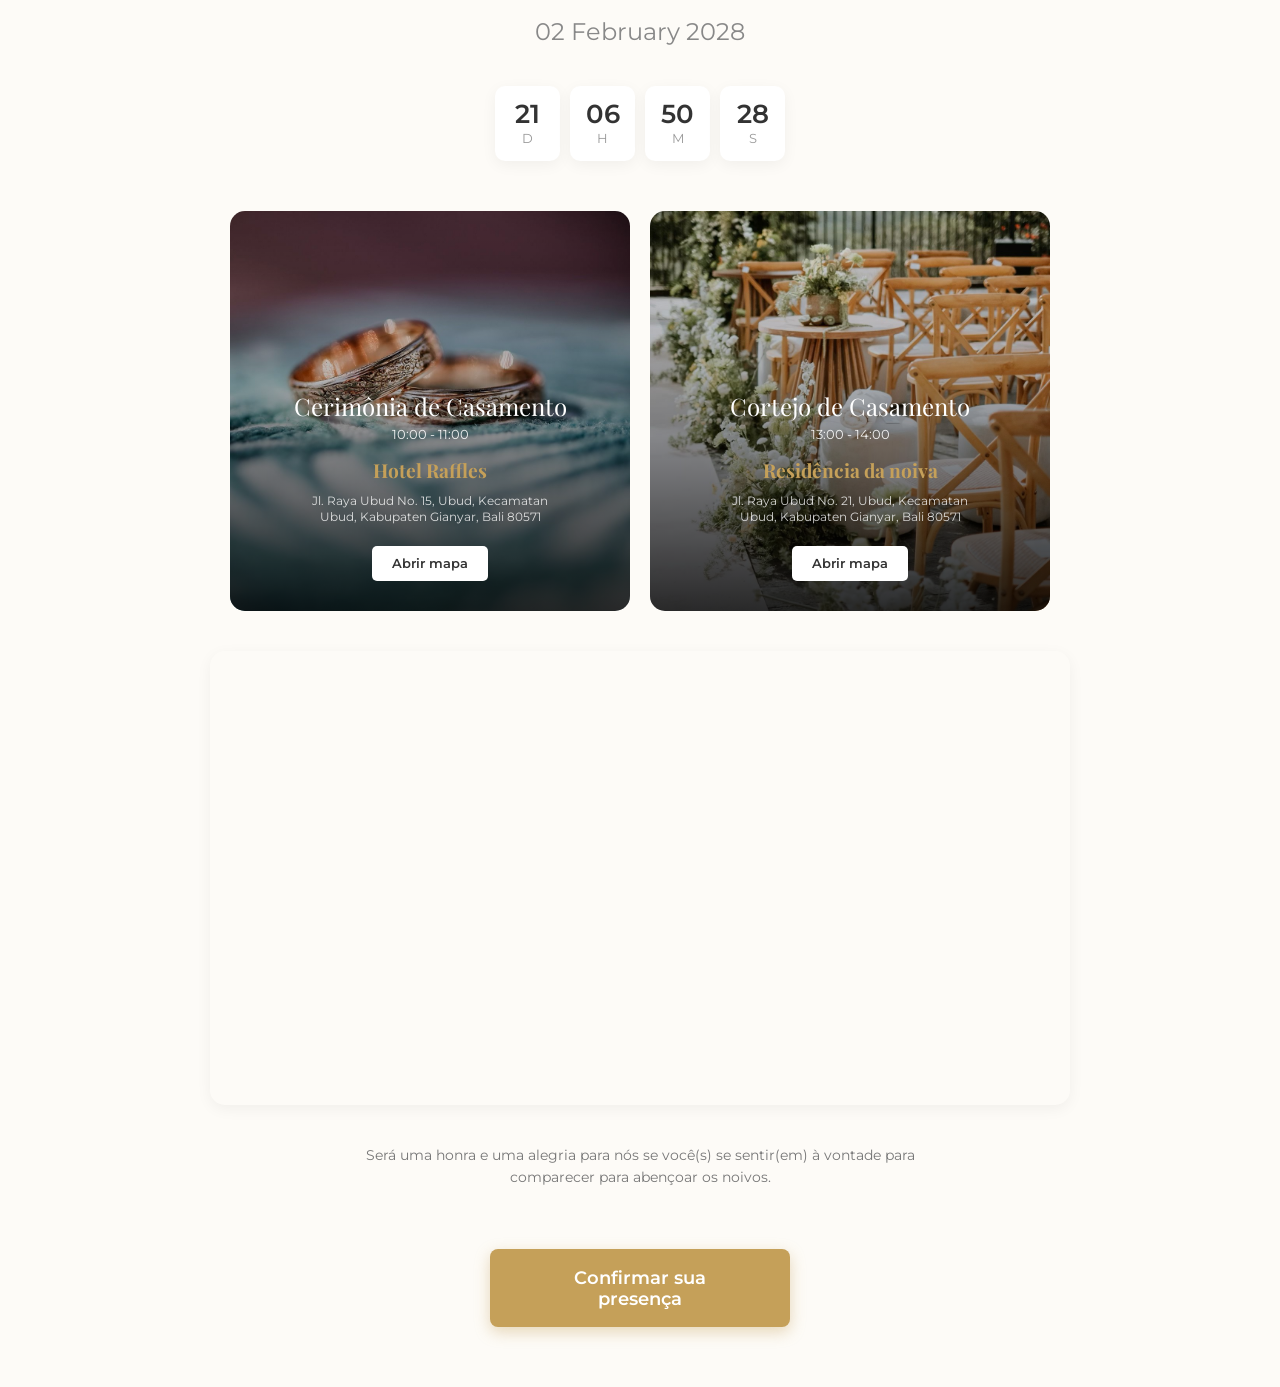
==== commit f9e73055: "ajusetes finais e adicionadndo o readme" ====
--- a/index.html
+++ b/index.html
@@ -4,12 +4,15 @@
     <meta charset="UTF-8" />
     <meta name="viewport" content="width=device-width, initial-scale=1.0" />
     <title>Casamento Lucas & Isabel</title>
+        <link rel="favicon" type="image/png" href="./img/favoicon.png" />
+        
     <link
       href="https://fonts.googleapis.com/css2?family=Montserrat:wght@300;400;600&family=Playfair+Display:ital,wght@0,400;0,700;1,400&family=Great+Vibes&display=swap"
       rel="stylesheet"
     />
     <link rel="stylesheet" href="css/style.css" />
     <link rel="stylesheet" href="css/variaveis.css">
+
   </head>
   <body>
     <header class="capa">
--- a/css/style.css
+++ b/css/style.css
@@ -29,7 +29,7 @@
 }
 
 .filtro-escuro {
-    background-color: rgba(0, 0, 0, 0.5); 
+    background: radial-gradient(circle, rgba(0, 0, 0, 0.7) 0%, rgba(0, 0, 0, 0.3) 100%);
     width: 100%;
     height: 100%;
     display: flex;
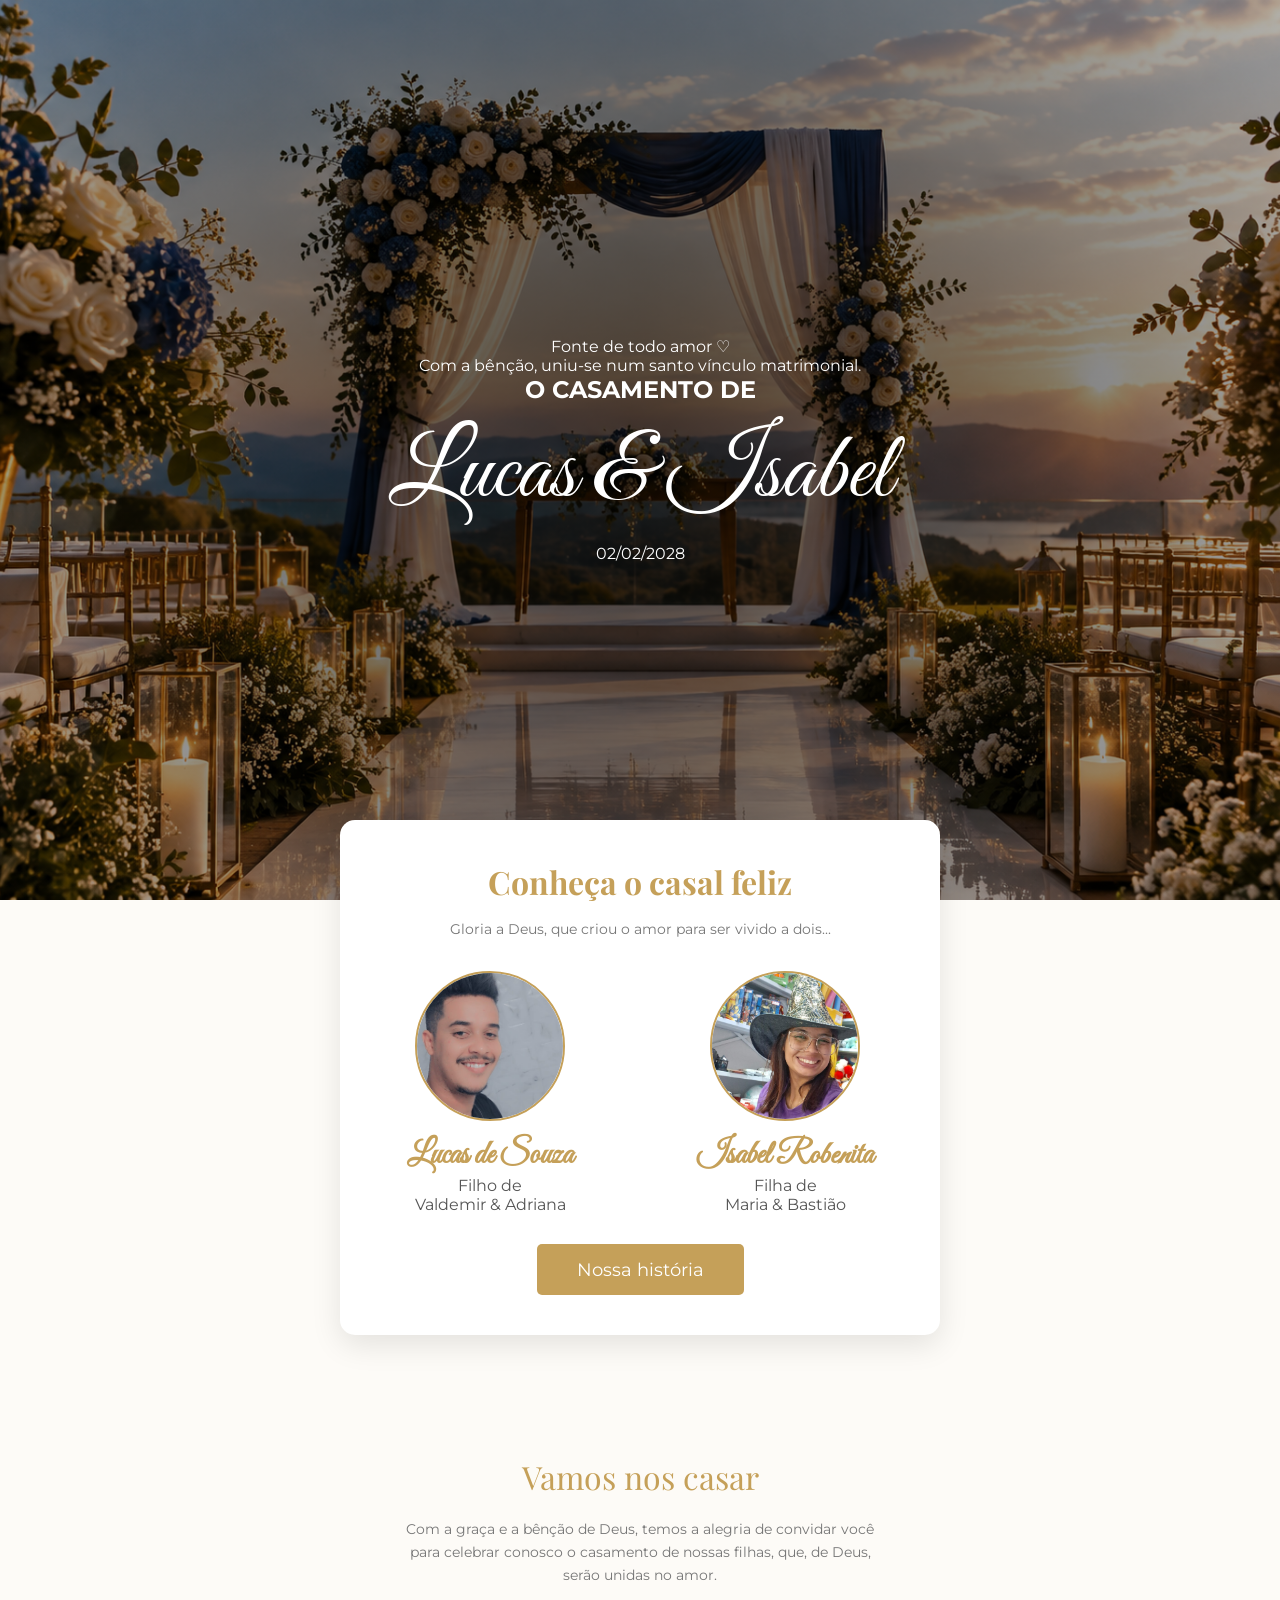
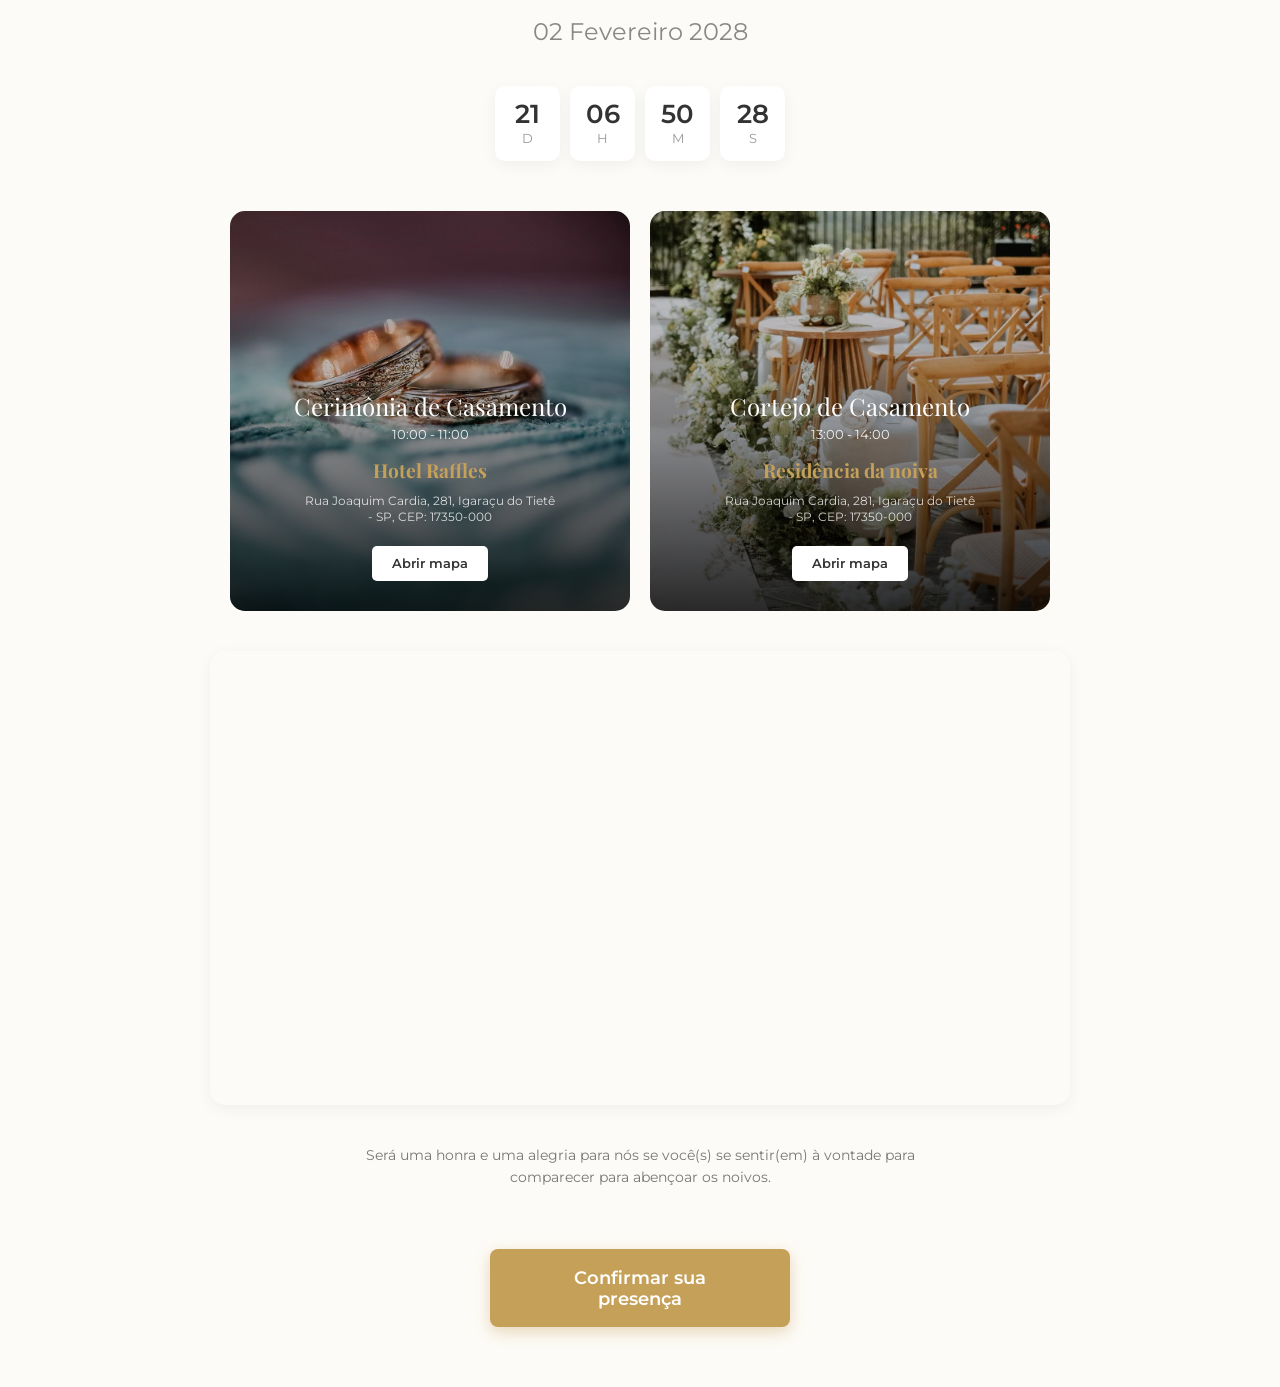
==== commit 6ef48293: "ajustes na home" ====
--- a/index.html
+++ b/index.html
@@ -4,8 +4,7 @@
     <meta charset="UTF-8" />
     <meta name="viewport" content="width=device-width, initial-scale=1.0" />
     <title>Casamento Lucas & Isabel</title>
-        <link rel="favicon" type="image/png" href="./img/favoicon.png" />
-        
+    <link rel="icon" type="image/png" href="img/favicon.png" />
     <link
       href="https://fonts.googleapis.com/css2?family=Montserrat:wght@300;400;600&family=Playfair+Display:ital,wght@0,400;0,700;1,400&family=Great+Vibes&display=swap"
       rel="stylesheet"
@@ -46,7 +45,7 @@
               <img src="img/home/euuu.jpeg" alt="Foto do Lucas" />
             </div>
             <h3>Lucas de Souza</h3>
-            <p>Filho de<br />Mr. Iham & Mrs. Fatima</p>
+            <p>Filho de<br />Valdemir & Adriana </p>
             <div class="redes-sociais"></div>
           </div>
 
@@ -55,7 +54,7 @@
               <img src="img/home/mo.jpeg" alt="Foto da Isabel" />
             </div>
             <h3>Isabel Robenita</h3>
-            <p>Filha de<br />Mr. Joraham & Mrs. Etma Dewi</p>
+            <p>Filha de<br />Maria & Bastião</p>
             <div class="redes-sociais"></div>
           </div>
         </div>
@@ -73,7 +72,7 @@
           celebrar conosco o casamento de nossas filhas, que, de Deus, serão
           unidas no amor.
         </p>
-        <p class="data-destaque">02 February 2028</p>
+        <p class="data-destaque">02 Fevereiro 2028</p>
       </div>
 
       <div class="contagem-tempo">
@@ -105,8 +104,7 @@
             <p class="horario">10:00 - 11:00</p>
             <h4>Hotel Raffles</h4>
             <p class="endereco">
-              Jl. Raya Ubud No. 15, Ubud, Kecamatan Ubud, Kabupaten Gianyar,
-              Bali 80571
+              Rua Joaquim Cardia, 281, Igaraçu do Tietê - SP, CEP: 17350-000
             </p>
             <a href="#" class="botao-mapa"> Abrir mapa </a>
           </div>
@@ -121,8 +119,7 @@
             <p class="horario">13:00 - 14:00</p>
             <h4>Residência da noiva</h4>
             <p class="endereco">
-              Jl. Raya Ubud No. 21, Ubud, Kecamatan Ubud, Kabupaten Gianyar,
-              Bali 80571
+              Rua Joaquim Cardia, 281, Igaraçu do Tietê - SP, CEP: 17350-000
             </p>
             <a href="#" class="botao-mapa"> Abrir mapa </a>
           </div>
@@ -152,6 +149,5 @@
       </div>
     </section>
 
-    <script src="script.js"></script>
   </body>
 </html>
